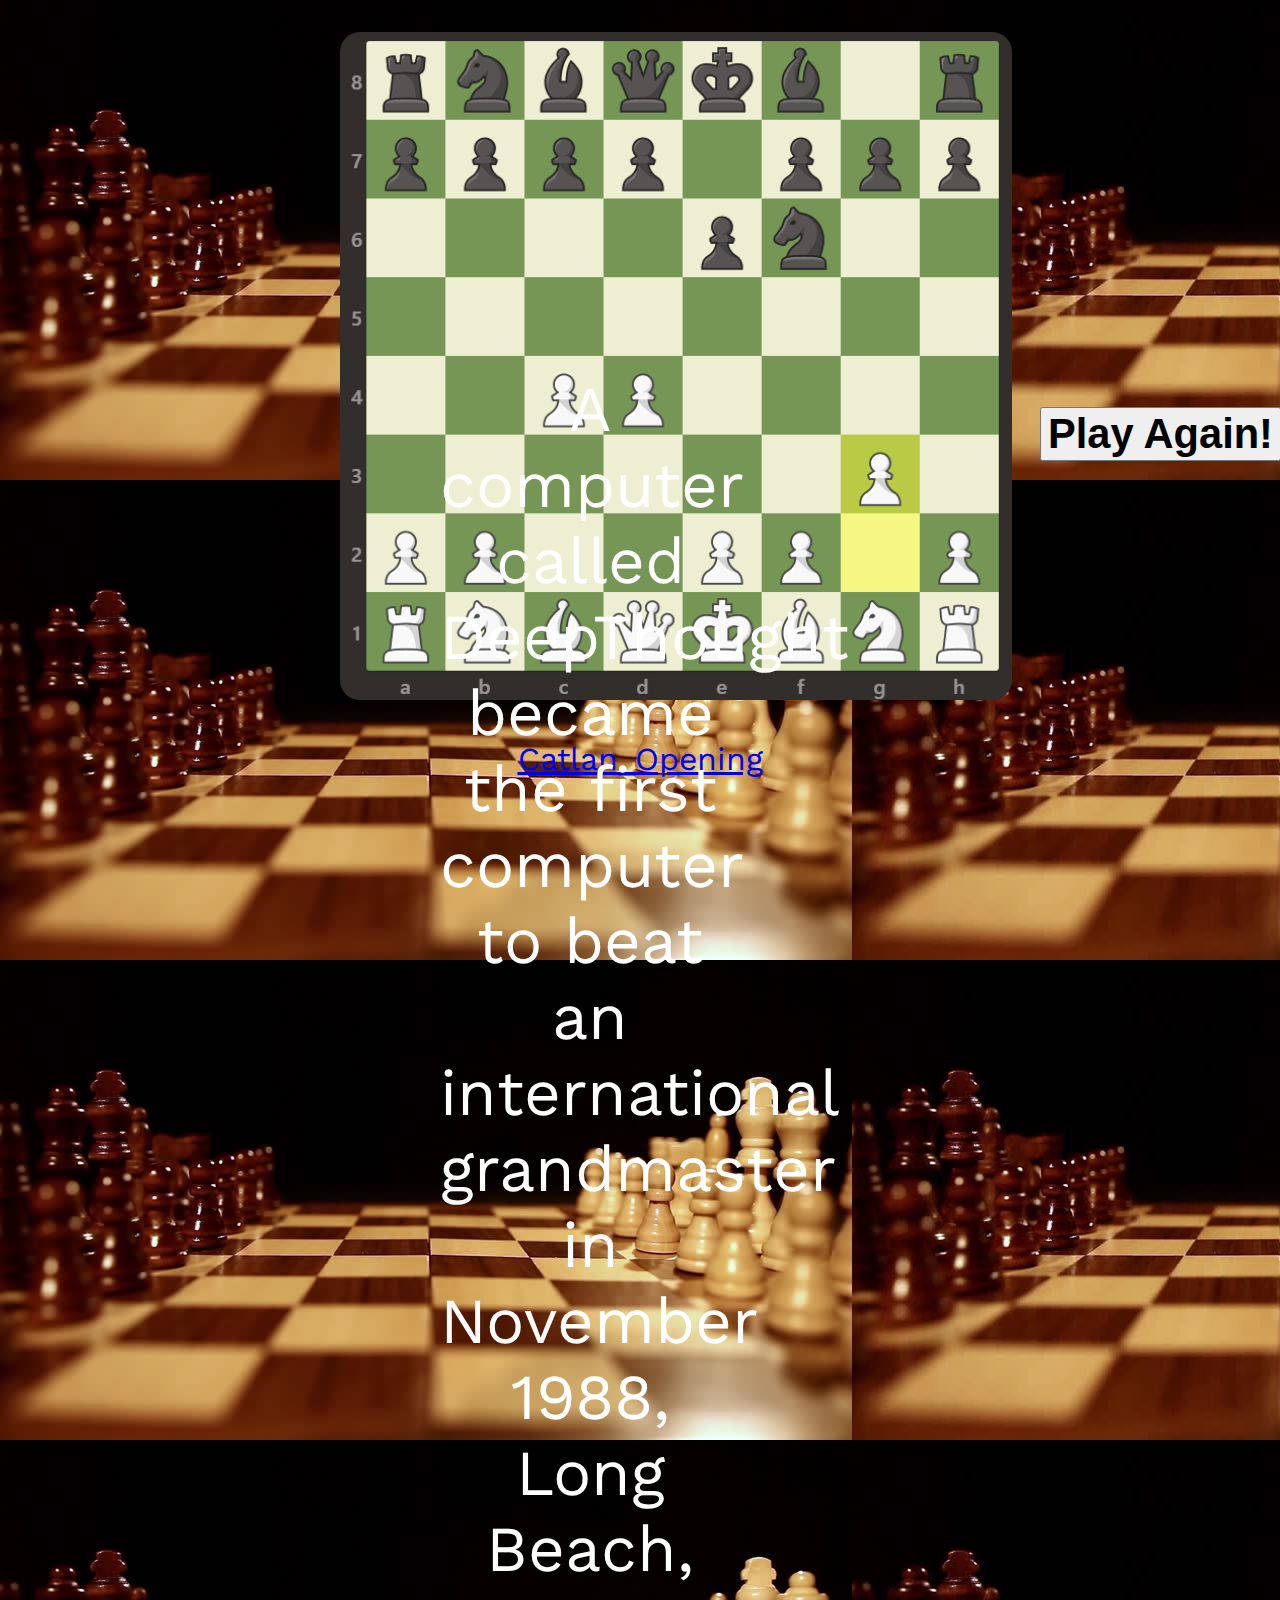
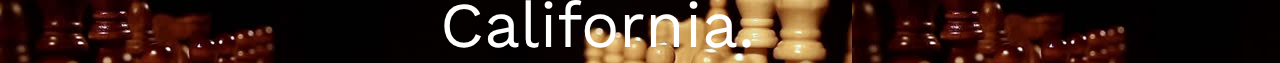
==== homework/homework4/index.html @ 8ee90efa "testing changes to styles.css" ====
<!DOCTYPE html>
<html>
    <head>
        <title> Chess Opening Randomizer 2.0 </title>
        <style>
            @import url("css/styles.css");
        </style>
        <meta charset- "utf-8"/>
        <script></script>
    </head>
    <body>
        
        <div id= "main">
        <p id="board">Test</p> 
        <form>
            <input type="Submit" value="Play Again!"/>
        </form>
        <p id = "fact"></p>
        <p id = "link"></p>
        </div>
        <script src="inc/functions.js">
        </script>
        <form>
        </form>
    </body>
</html>
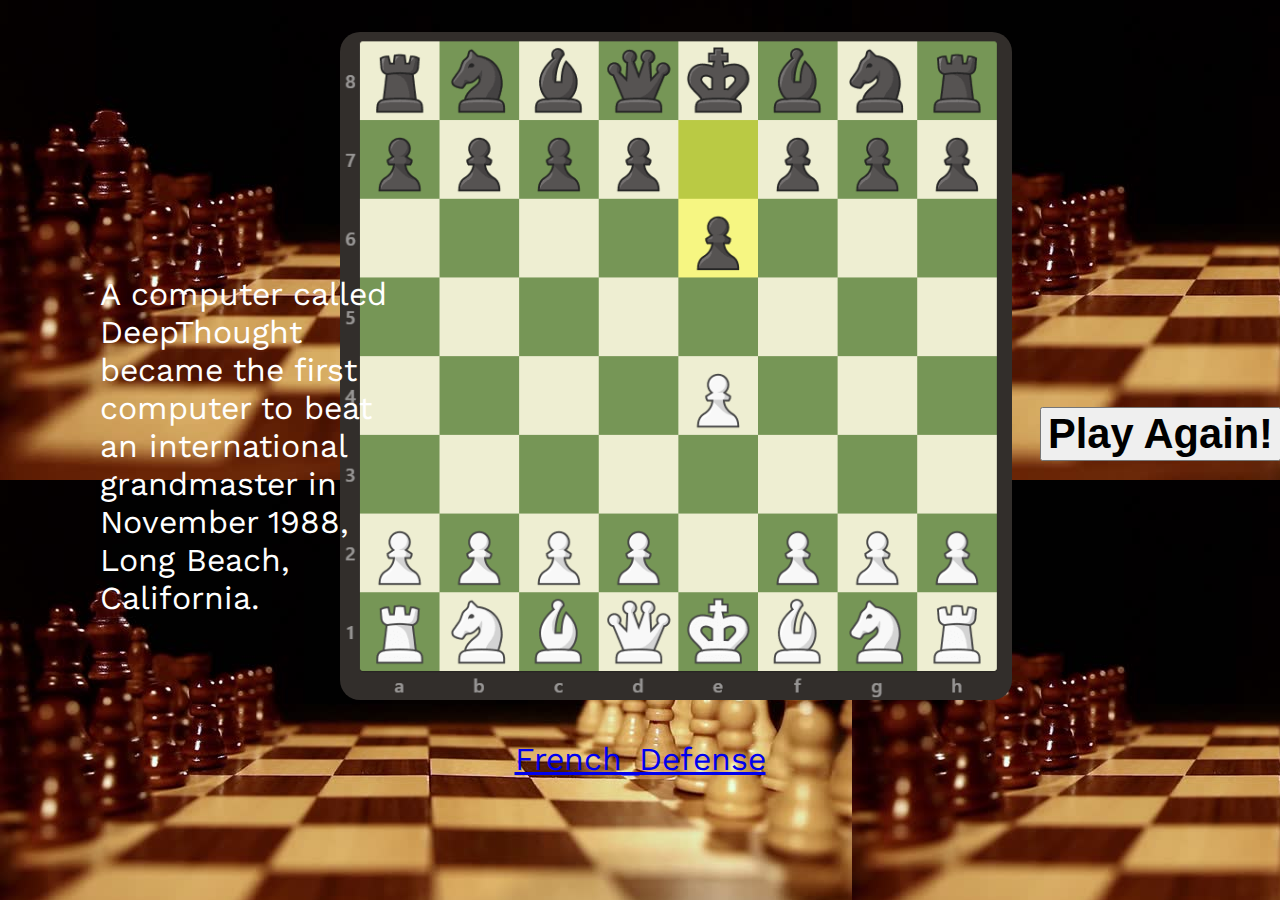
==== commit 6cb119aa: "testing changes to styles.css" ====
--- a/homework/homework4/index.html
+++ b/homework/homework4/index.html
@@ -15,9 +15,10 @@
         <form>
             <input type="Submit" value="Play Again!"/>
         </form>
-        <p id = "fact"></p>
+    
         <p id = "link"></p>
         </div>
+        <div id = "fact"></div>
         <script src="inc/functions.js">
         </script>
         <form>
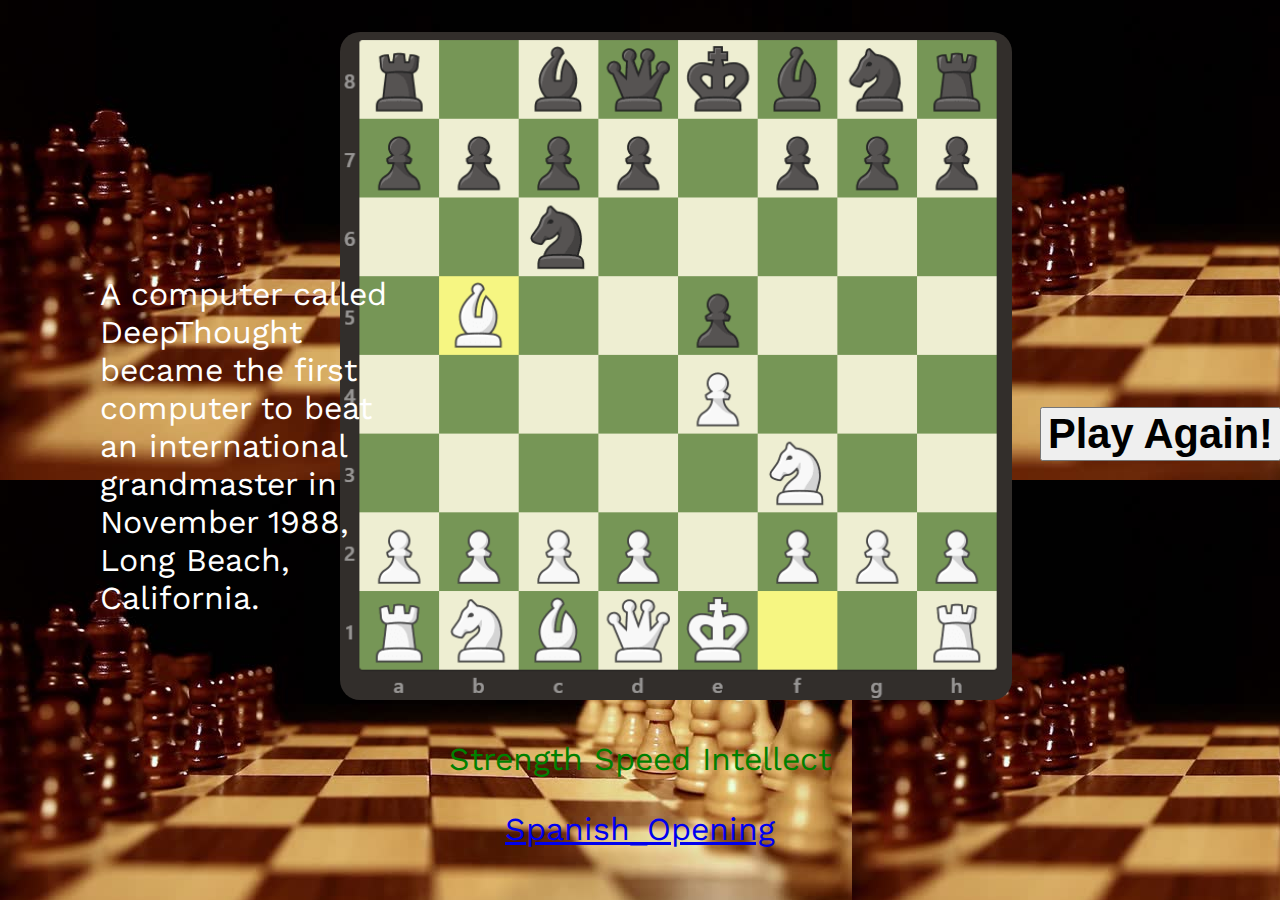
==== commit 76ab573b: "testing changes to input" ====
--- a/homework/homework4/index.html
+++ b/homework/homework4/index.html
@@ -13,6 +13,12 @@
         <div id= "main">
         <p id="board">Test</p> 
         <form>
+            <input type = "radio" id = "stren" name = "stat" value = "strength">
+            <label for "stren"></label><label for="stren"> Strength</label>
+            <input type = "radio" id = "speed" name = "stat" value = "speed" >
+            <label for = "speed"></label><label for = "speed"> Speed </label>
+            <input type = "radio" id = "intel" name = "stat" value = "intellect" >
+            <label for = "intel"></label><label for = "intel"> Intellect </label> <br>
             <input type="Submit" value="Play Again!"/>
         </form>
     
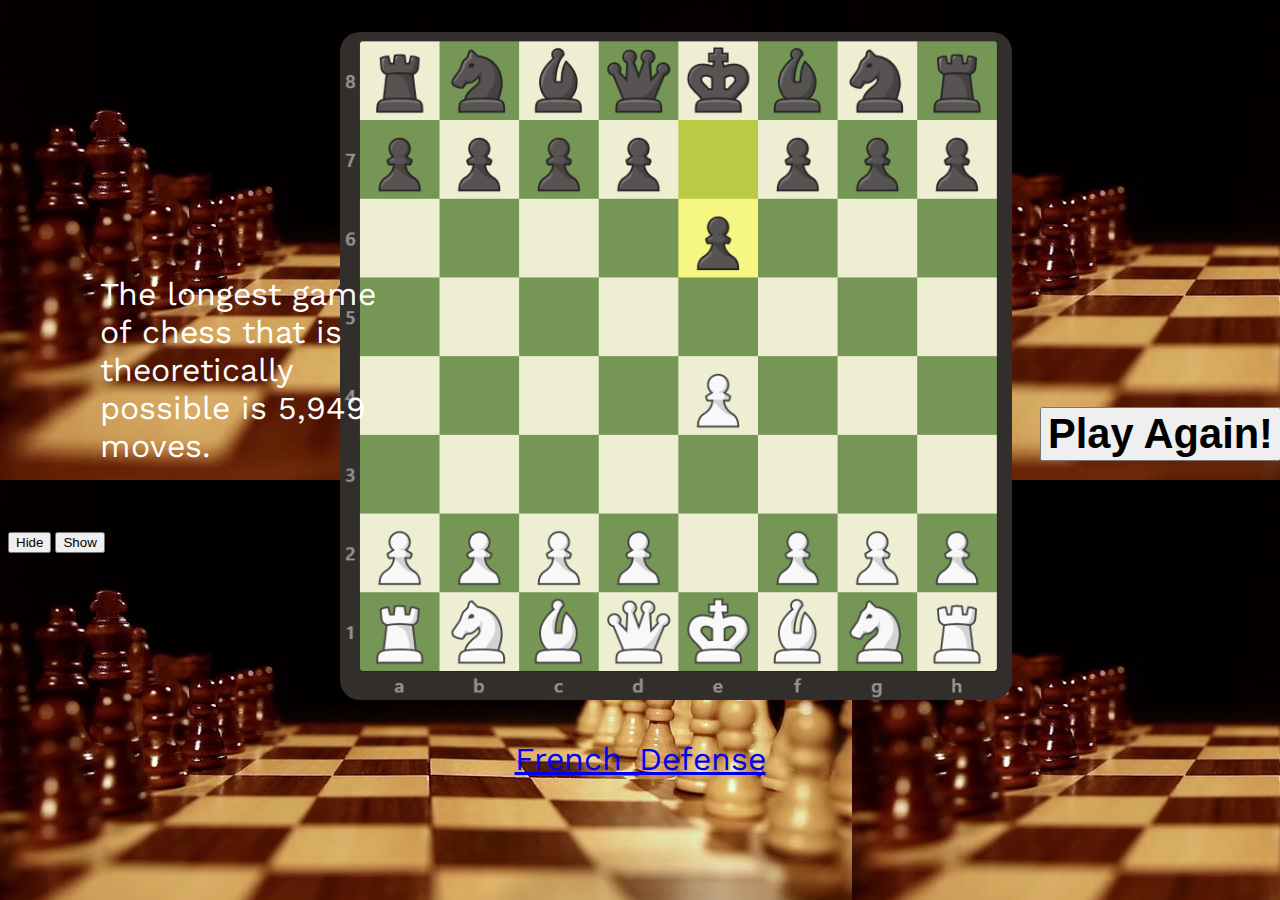
==== commit bd118598: "fact show hide test" ====
--- a/homework/homework4/index.html
+++ b/homework/homework4/index.html
@@ -6,25 +6,34 @@
             @import url("css/styles.css");
         </style>
         <meta charset- "utf-8"/>
-        <script></script>
+        <script src="https://ajax.googleapis.com/ajax/libs/jquery/3.2.1/jquery.min.js"></script>
+        <script>
+        $(document).ready(function(){
+            $("#hide").click(function(){
+                $("#fact").hide();
+            });
+            $("#show").click(function(){
+                $("#fact").show();
+            });
+        });
+        </script>
     </head>
     <body>
+        
         
         <div id= "main">
         <p id="board">Test</p> 
         <form>
-            <input type = "radio" id = "stren" name = "stat" value = "strength">
-            <label for "stren"></label><label for="stren"> Strength</label>
-            <input type = "radio" id = "speed" name = "stat" value = "speed" >
-            <label for = "speed"></label><label for = "speed"> Speed </label>
-            <input type = "radio" id = "intel" name = "stat" value = "intellect" >
-            <label for = "intel"></label><label for = "intel"> Intellect </label> <br>
             <input type="Submit" value="Play Again!"/>
         </form>
     
         <p id = "link"></p>
         </div>
-        <div id = "fact"></div>
+        <div id = "fact">
+             
+        </div>
+        <button id="hide">Hide</button>
+        <button id="show">Show</button>
         <script src="inc/functions.js">
         </script>
         <form>
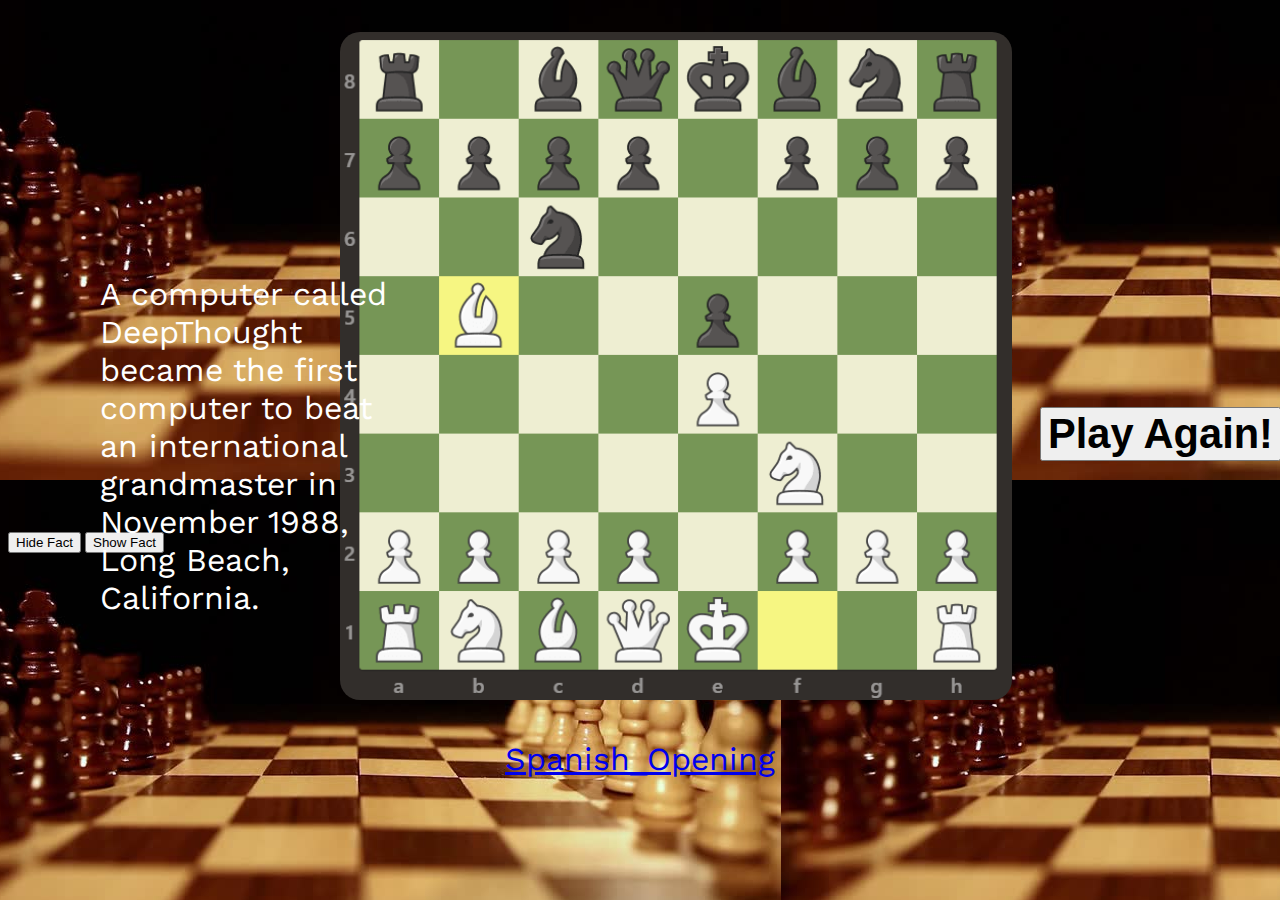
==== commit d6d881f1: "moving background" ====
--- a/homework/homework4/index.html
+++ b/homework/homework4/index.html
@@ -16,6 +16,13 @@
                 $("#fact").show();
             });
         });
+        $(function(){
+        var x = 0;
+        setInterval(function(){
+            x-=1;
+            $('body').css('background-position', x + 'px 0');
+        }, 10);
+         })
         </script>
     </head>
     <body>
@@ -32,8 +39,8 @@
         <div id = "fact">
              
         </div>
-        <button id="hide">Hide</button>
-        <button id="show">Show</button>
+        <button id="hide">Hide Fact</button>
+        <button id="show">Show Fact</button>
         <script src="inc/functions.js">
         </script>
         <form>
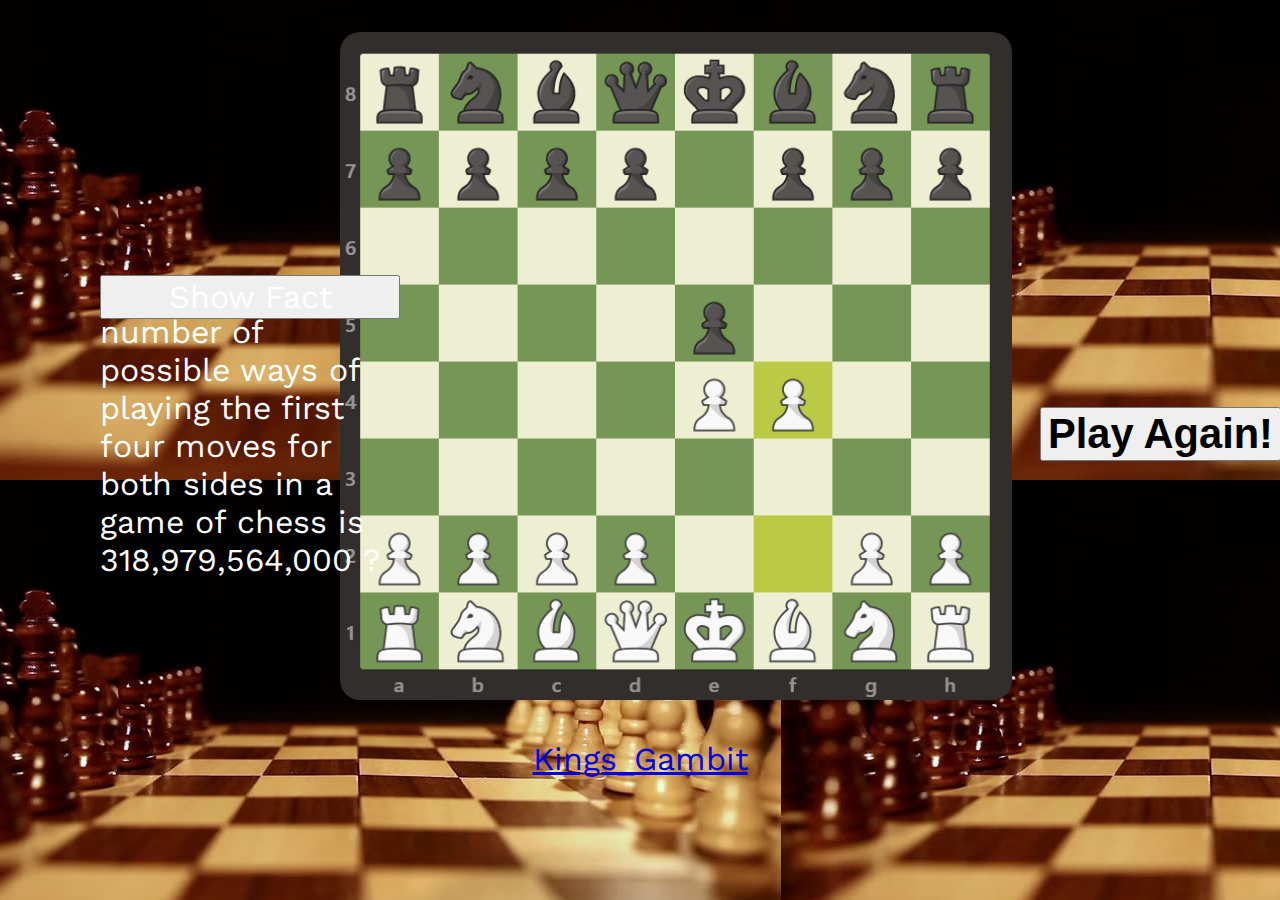
==== commit ab3f5698: "testing hide show" ====
--- a/homework/homework4/index.html
+++ b/homework/homework4/index.html
@@ -27,7 +27,6 @@
     </head>
     <body>
         
-        
         <div id= "main">
         <p id="board">Test</p> 
         <form>
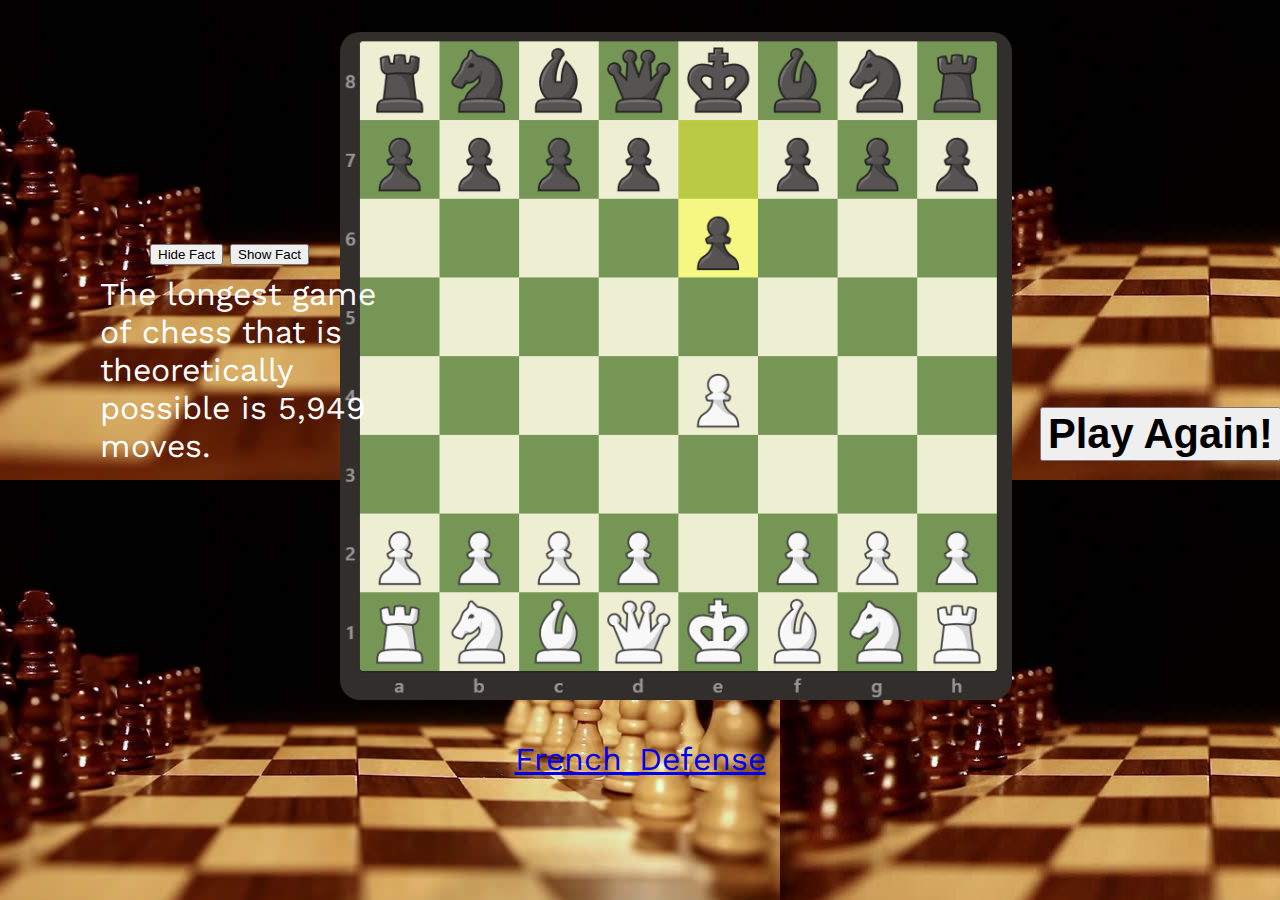
==== commit 9843dbc8: "hide and show in correct spaces" ====
--- a/homework/homework4/index.html
+++ b/homework/homework4/index.html
@@ -3,7 +3,7 @@
     <head>
         <title> Chess Opening Randomizer 2.0 </title>
         <style>
-            @import url("css/styles.css");
+            @import url("css/style.css");
         </style>
         <meta charset- "utf-8"/>
         <script src="https://ajax.googleapis.com/ajax/libs/jquery/3.2.1/jquery.min.js"></script>
@@ -35,12 +35,15 @@
     
         <p id = "link"></p>
         </div>
+        <div id = "hideshow">
+             <button id="hide">Hide Fact</button>
+             <button id="show">Show Fact</button>
+        </div>
         <div id = "fact">
              
         </div>
-        <button id="hide">Hide Fact</button>
-        <button id="show">Show Fact</button>
-        <script src="inc/functions.js">
+        
+        <script src="inc/function.js">
         </script>
         <form>
         </form>
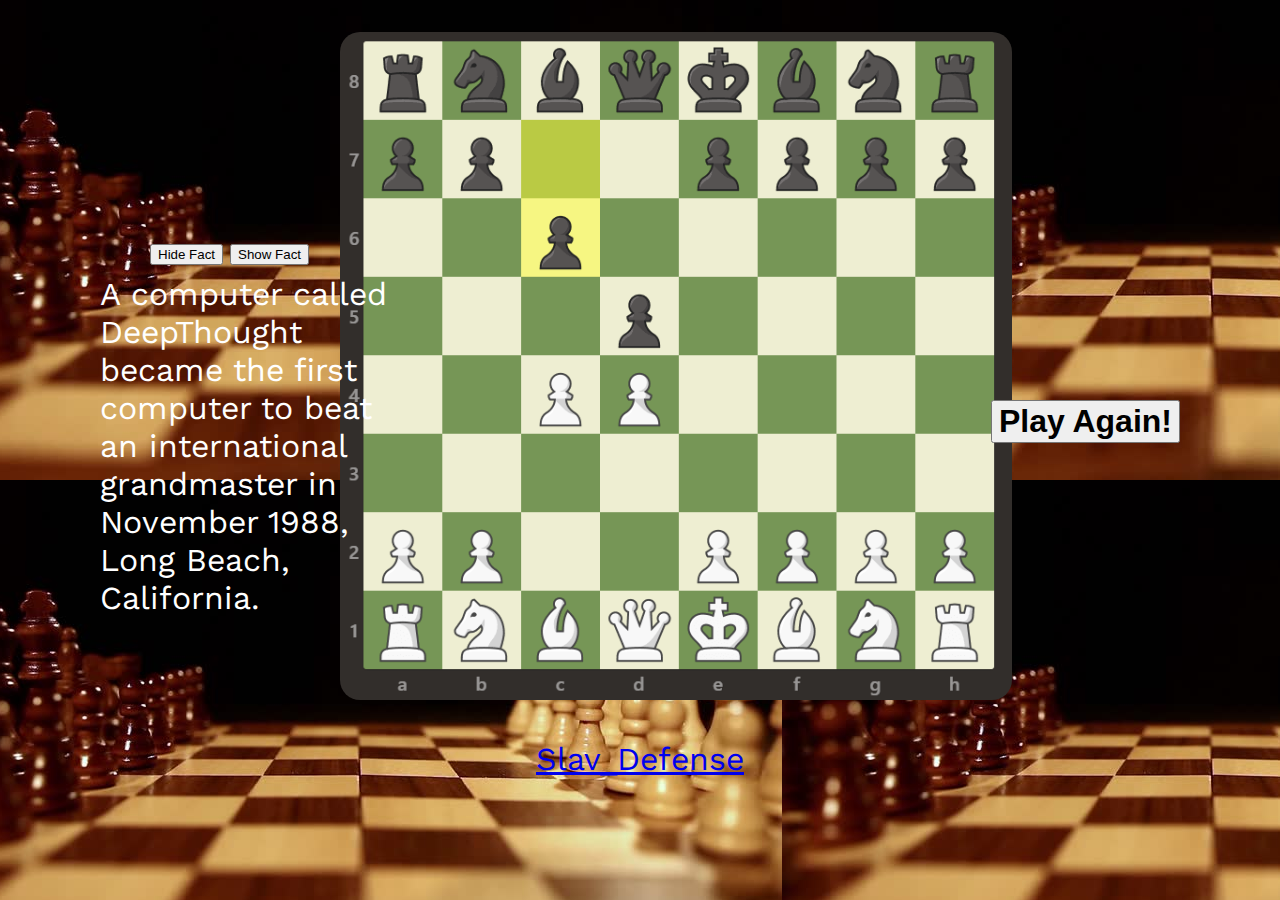
==== commit 8b1c2e28: "homework 4 complete" ====
--- a/homework/homework4/index.html
+++ b/homework/homework4/index.html
@@ -28,24 +28,22 @@
     <body>
         
         <div id= "main">
-        <p id="board">Test</p> 
-        <form>
-            <input type="Submit" value="Play Again!"/>
-        </form>
-    
-        <p id = "link"></p>
+            <p id="board"></p> 
+        
+            <p id = "link"></p>
         </div>
         <div id = "hideshow">
              <button id="hide">Hide Fact</button>
              <button id="show">Show Fact</button>
         </div>
-        <div id = "fact">
-             
+        <div id = "fact"></div>
+        
+        <div >
+            <form>
+                   <input type="Submit" value="Play Again!" id = "play"/>
+            </form>
         </div>
-        
-        <script src="inc/function.js">
+        <script src="inc/func.js">
         </script>
-        <form>
-        </form>
     </body>
 </html>